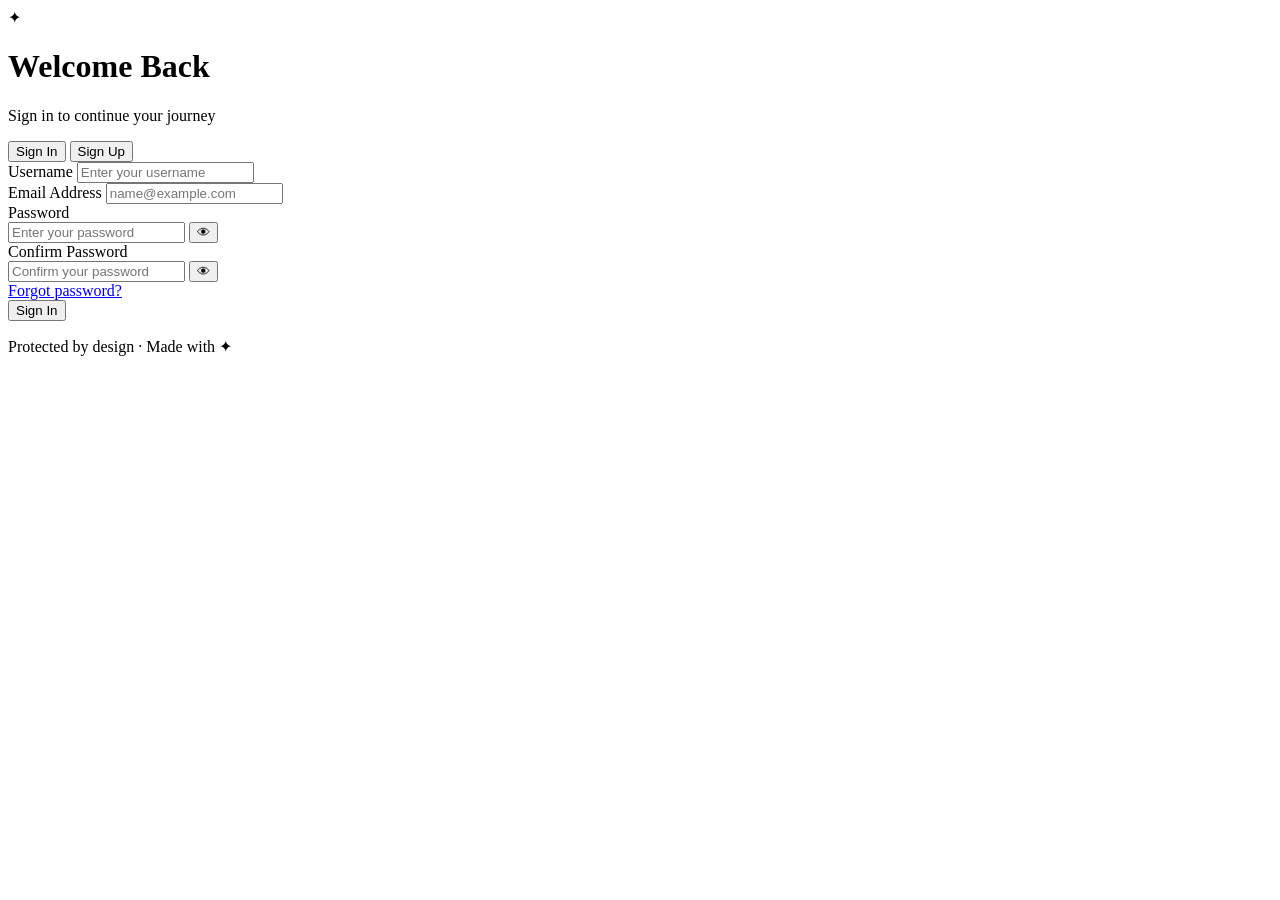
==== projects/glass-login/index.html @ 221d5fa6 "Create index.html" ====
<!DOCTYPE html>
<html lang="en">
<head>
    <meta charset="UTF-8">
    <meta name="viewport" content="width=device-width, initial-scale=1.0">
    <title>Glass Login</title>
    <link rel="stylesheet" href="style.css">
</head>

<body>

    <div class="background">
        <div class="orb orb1"></div>
        <div class="orb orb2"></div>
        <div class="orb orb3"></div>
    </div>

    <main class="container">

        <div class="glass-card">

            <div class="logo">✦</div>

            <h1 id="title">Welcome Back</h1>
            <p id="subtitle">Sign in to continue your journey</p>

            <div class="tabs">
                <button class="tab active" id="signinTab">Sign In</button>
                <button class="tab" id="signupTab">Sign Up</button>
            </div>

            <form id="authForm">

                <div class="field" id="nameField">
                    <label>Username</label>
                    <input type="text" id="username"
                           placeholder="Enter your username">
                </div>

                <div class="field">
                    <label>Email Address</label>
                    <input type="email" id="email"
                           placeholder="name@example.com" required>
                </div>

                <div class="field">
                    <label>Password</label>

                    <div class="password-box">
                        <input type="password" id="password"
                               placeholder="Enter your password" required>

                        <button type="button" class="eye"
                                onclick="togglePassword('password')">
                            👁
                        </button>
                    </div>
                </div>

                <div class="field" id="confirmField">
                    <label>Confirm Password</label>

                    <div class="password-box">
                        <input type="password" id="confirmPassword"
                               placeholder="Confirm your password">

                        <button type="button" class="eye"
                                onclick="togglePassword('confirmPassword')">
                            👁
                        </button>
                    </div>
                </div>

                <div class="forgot" id="forgot">
                    <a href="#" onclick="forgotPassword(event)">
                        Forgot password?
                    </a>
                </div>

                <button type="submit" class="submit-btn" id="submitBtn">
                    Sign In
                </button>

            </form>

            <p class="message" id="message"></p>

            <div class="footer">
                Protected by design · Made with ✦
            </div>

        </div>

    </main>

    <script src="script.js"></script>
</body>
</html>
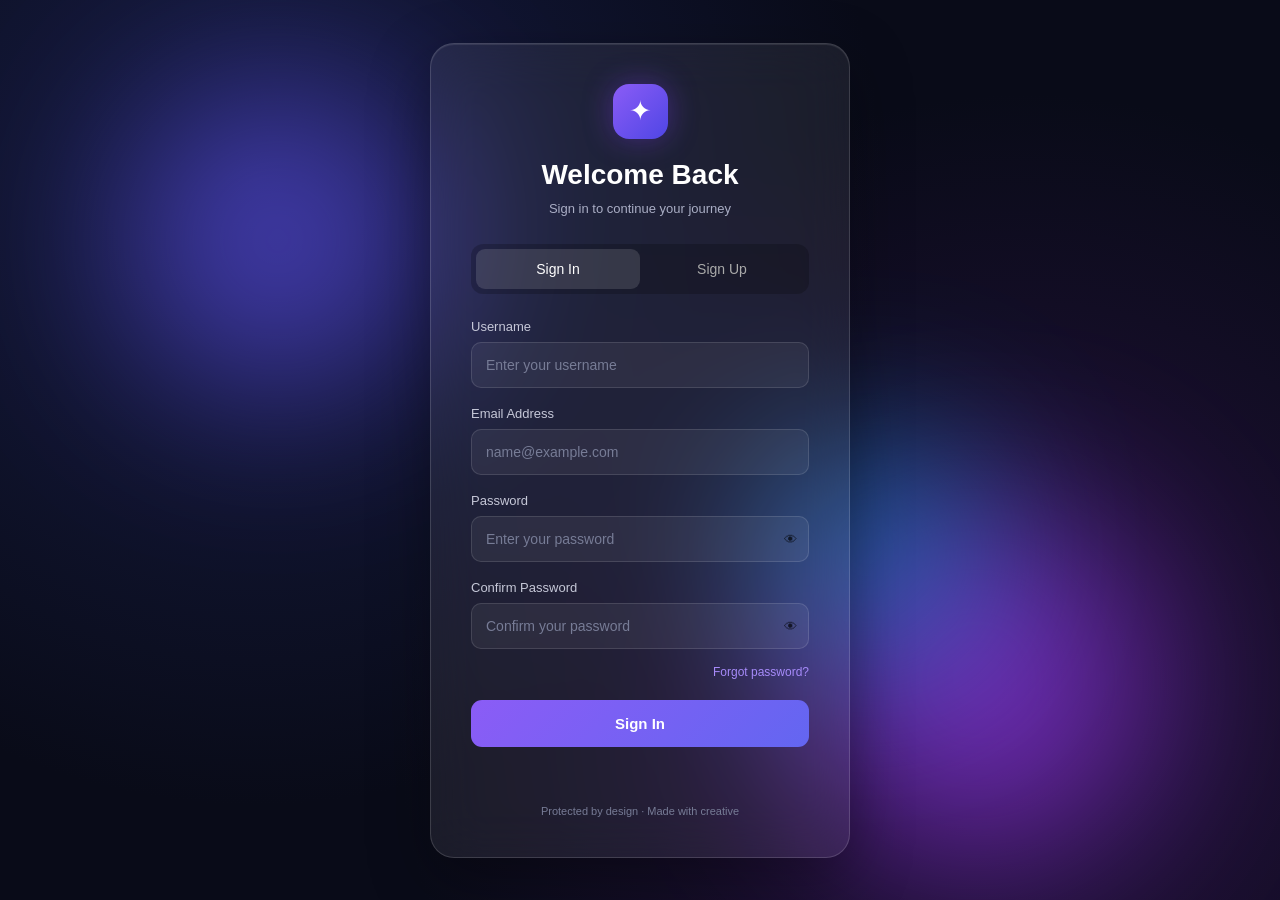
==== commit 75150ff4: "index.html" ====
--- a/projects/glass-login/index.html
+++ b/projects/glass-login/index.html
@@ -86,7 +86,7 @@
             <p class="message" id="message"></p>
 
             <div class="footer">
-                Protected by design · Made with ✦
+                Protected by design · Made with creative
             </div>
 
         </div>
--- a/projects/glass-login/style.css
+++ b/projects/glass-login/style.css
@@ -0,0 +1,289 @@
+@import url('https://fonts.googleapis.com/css2?family=Inter:wght@400;500;600;700&display=swap');
+
+* {
+    margin: 0;
+    padding: 0;
+    box-sizing: border-box;
+}
+
+body {
+    font-family: 'Inter', sans-serif;
+    min-height: 100vh;
+    background: #090b18;
+    color: white;
+    overflow-x: hidden;
+}
+
+/* Background */
+
+.background {
+    position: fixed;
+    inset: 0;
+    overflow: hidden;
+    z-index: -1;
+    background:
+        radial-gradient(circle at 20% 20%, #161c43, transparent 50%),
+        radial-gradient(circle at 80% 80%, #24113c, transparent 50%),
+        #090b18;
+}
+
+.orb {
+    position: absolute;
+    border-radius: 50%;
+    filter: blur(90px);
+    opacity: 0.6;
+    animation: float 8s infinite alternate ease-in-out;
+}
+
+.orb1 {
+    width: 300px;
+    height: 300px;
+    background: #6554ff;
+    top: 10%;
+    left: 10%;
+}
+
+.orb2 {
+    width: 350px;
+    height: 350px;
+    background: #a23aff;
+    bottom: 5%;
+    right: 10%;
+    animation-delay: -3s;
+}
+
+.orb3 {
+    width: 200px;
+    height: 200px;
+    background: #00b8ff;
+    top: 50%;
+    left: 60%;
+    animation-delay: -5s;
+}
+
+@keyframes float {
+    from {
+        transform: translate(0, 0);
+    }
+
+    to {
+        transform: translate(40px, -30px);
+    }
+}
+
+/* Layout */
+
+.container {
+    min-height: 100vh;
+    display: flex;
+    justify-content: center;
+    align-items: center;
+    padding: 20px;
+}
+
+/* Glass card */
+
+.glass-card {
+    width: 100%;
+    max-width: 420px;
+    padding: 40px;
+    border-radius: 24px;
+
+    background: rgba(255, 255, 255, 0.07);
+    backdrop-filter: blur(25px);
+    -webkit-backdrop-filter: blur(25px);
+
+    border: 1px solid rgba(255, 255, 255, 0.15);
+
+    box-shadow:
+        0 20px 60px rgba(0, 0, 0, 0.35),
+        inset 0 1px 1px rgba(255, 255, 255, 0.1);
+}
+
+.logo {
+    width: 55px;
+    height: 55px;
+    display: flex;
+    justify-content: center;
+    align-items: center;
+    margin: 0 auto 20px;
+
+    border-radius: 16px;
+    font-size: 27px;
+    color: white;
+
+    background: linear-gradient(135deg, #8b5cf6, #4f46e5);
+    box-shadow: 0 0 30px rgba(124, 58, 237, 0.4);
+}
+
+h1 {
+    text-align: center;
+    font-size: 28px;
+    margin-bottom: 10px;
+}
+
+#subtitle {
+    text-align: center;
+    color: #aaaec5;
+    font-size: 13px;
+    margin-bottom: 28px;
+}
+
+/* Tabs */
+
+.tabs {
+    display: flex;
+    padding: 5px;
+    background: rgba(0, 0, 0, 0.2);
+    border-radius: 12px;
+    margin-bottom: 25px;
+}
+
+.tab {
+    flex: 1;
+    border: none;
+    padding: 12px;
+    border-radius: 9px;
+    cursor: pointer;
+
+    color: #aaa;
+    background: transparent;
+    font-size: 14px;
+    transition: 0.3s;
+}
+
+.tab.active {
+    background: rgba(255, 255, 255, 0.13);
+    color: white;
+}
+
+/* Input fields */
+
+.field {
+    margin-bottom: 18px;
+}
+
+.field label {
+    display: block;
+    font-size: 13px;
+    color: #c6c8d8;
+    margin-bottom: 8px;
+}
+
+.field input {
+    width: 100%;
+    padding: 14px;
+    border-radius: 10px;
+
+    background: rgba(255, 255, 255, 0.06);
+    border: 1px solid rgba(255, 255, 255, 0.12);
+
+    color: white;
+    outline: none;
+    font-size: 14px;
+    transition: 0.3s;
+}
+
+.field input::placeholder {
+    color: #777c96;
+}
+
+.field input:focus {
+    border-color: #8b5cf6;
+    box-shadow: 0 0 15px rgba(139, 92, 246, 0.15);
+}
+
+/* Password */
+
+.password-box {
+    position: relative;
+}
+
+.password-box input {
+    padding-right: 45px;
+}
+
+.eye {
+    position: absolute;
+    right: 12px;
+    top: 50%;
+    transform: translateY(-50%);
+
+    background: transparent;
+    border: none;
+    cursor: pointer;
+    opacity: 0.7;
+}
+
+/* Forgot password */
+
+.forgot {
+    text-align: right;
+    margin-top: -5px;
+    margin-bottom: 20px;
+}
+
+.forgot a {
+    color: #a78bfa;
+    font-size: 12px;
+    text-decoration: none;
+}
+
+/* Submit */
+
+.submit-btn {
+    width: 100%;
+    padding: 15px;
+    border: none;
+    border-radius: 11px;
+
+    color: white;
+    font-size: 15px;
+    font-weight: 600;
+    cursor: pointer;
+
+    background: linear-gradient(135deg, #8b5cf6, #6366f1);
+    transition: 0.3s;
+}
+
+.submit-btn:hover {
+    transform: translateY(-2px);
+    box-shadow: 0 8px 25px rgba(124, 58, 237, 0.35);
+}
+
+.submit-btn:active {
+    transform: scale(0.98);
+}
+
+.message {
+    text-align: center;
+    font-size: 13px;
+    margin-top: 15px;
+    color: #c4b5fd;
+    min-height: 18px;
+}
+
+.footer {
+    text-align: center;
+    margin-top: 25px;
+    font-size: 11px;
+    color: #777c96;
+}
+
+/* Hidden fields */
+
+.hidden {
+    display: none !important;
+}
+
+/* Mobile */
+
+@media (max-width: 480px) {
+    .glass-card {
+        padding: 28px 22px;
+    }
+
+    h1 {
+        font-size: 25px;
+    }
+}
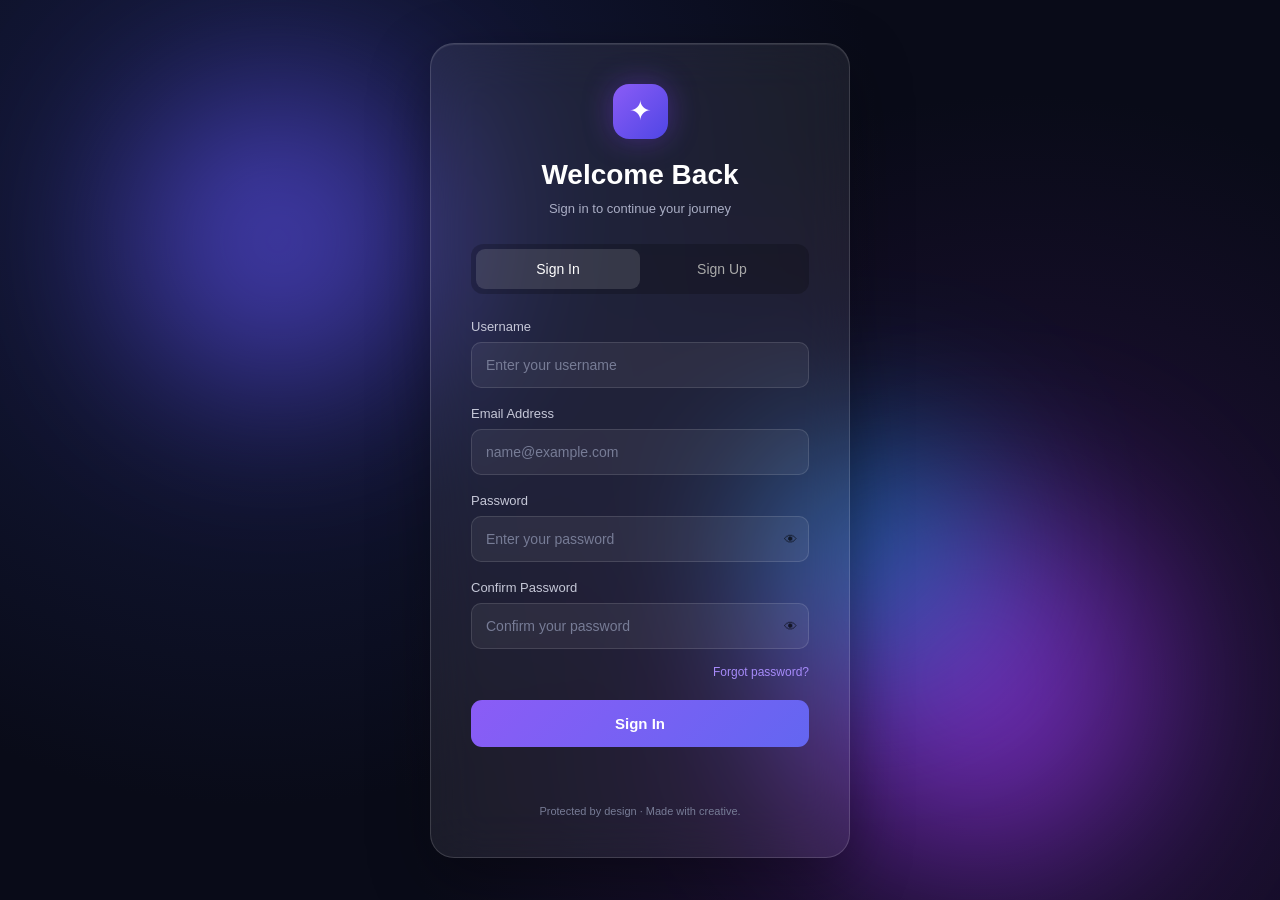
==== commit 51d59098: "Update index.html" ====
--- a/projects/glass-login/index.html
+++ b/projects/glass-login/index.html
@@ -86,7 +86,7 @@
             <p class="message" id="message"></p>
 
             <div class="footer">
-                Protected by design · Made with creative
+                Protected by design · Made with creative.
             </div>
 
         </div>
